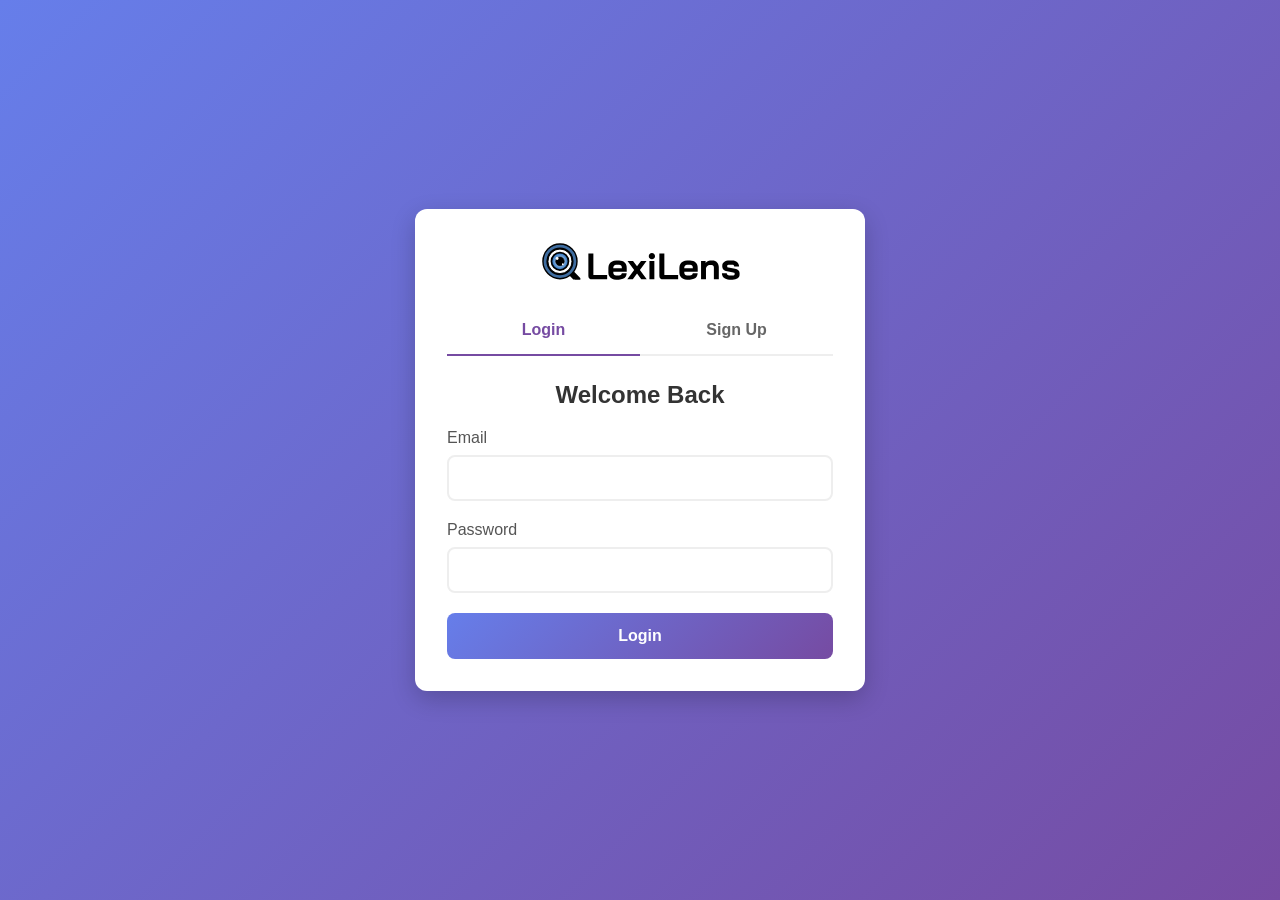
==== chat-view.html @ cc051fcc "Project update" ====
<!DOCTYPE html>
<html lang="en">
<head>
    <meta charset="UTF-8">
    <meta name="viewport" content="width=device-width, initial-scale=1.0">
    <title>Document Translation - Chat View</title>
    <!-- Add styles directly to ensure they're working -->
    <style>
        body {
            margin: 0;
            padding: 0;
            font-family: Arial, sans-serif;
            background-color: #f5f5f5;
        }

        .app-layout {
            display: flex;
            min-height: 100vh;
        }

        /* Sidebar styles */
        .sidebar {
            width: 250px;
            background-color: white;
            border-right: 1px solid #dee2e6;
            height: 100vh;
            position: fixed;
            left: 0;
            top: 0;
            overflow-y: auto;
        }

        .sidebar-header {
            padding: 20px;
            border-bottom: 1px solid #dee2e6;
            background-color: white;
        }

        .sidebar-header h2 {
            margin: 0;
            color: #333;
            font-size: 1.5rem;
        }

        .chat-list {
            padding: 10px;
        }

        .chat-item {
            position: relative;
            padding: 15px 40px 15px 15px;
            border-radius: 8px;
            margin-bottom: 8px;
            cursor: pointer;
            transition: background-color 0.2s ease;
            background-color: white;
        }

        .chat-item:hover {
            background-color: #e9ecef;
        }

        .chat-item.active {
            background-color: #e3f2fd;
        }

        .chat-title {
            font-weight: 500;
            color: #333;
            margin-bottom: 5px;
        }

        .chat-date {
            font-size: 0.8rem;
            color: #6c757d;
        }

        /* Main content styles */
        .main-content {
            margin-left: 250px;
            flex-grow: 1;
            padding: 20px;
        }

        .container {
            max-width: 1200px;
            margin: 0 auto;
            padding: 20px;
        }

        /* Translation boxes styles */
        .translation-boxes {
            display: grid;
            grid-template-columns: 500px 1fr; /* Keep the two-column layout */
            gap: 20px;
            margin-top: 30px;
            height: calc(100vh - 150px);
            position: relative;
        }

        .box {
            background: white;
            border: 1px solid #dee2e6;
            border-radius: 8px;
            padding: 20px;
            box-shadow: 0 2px 4px rgba(0,0,0,0.1);
        }

        .box h3 {
            margin: 0 0 15px 0;
            color: #333;
            font-size: 1.2rem;
        }

        .box-content {
            min-height: 400px;
            padding: 15px;
            background: #f8f9fa;
            border: 1px solid #dee2e6;
            border-radius: 4px;
        }

        .placeholder-text {
            color: #6c757d;
            text-align: center;
            margin-top: 180px;
        }

        #documentTitle {
            margin-bottom: 30px;
            color: #333;
            font-size: 2rem;
        }

        /* Responsive design */
        @media (max-width: 768px) {
            .translation-boxes {
                grid-template-columns: 1fr;
            }
            
            .sidebar {
                width: 200px;
            }
            
            .main-content {
                margin-left: 200px;
            }
        }

        /* Add these new styles to your existing styles */
        .back-button {
            display: inline-flex;
            align-items: center;
            padding: 10px 20px;
            background-color: #f8f9fa;
            border: 1px solid #dee2e6;
            border-radius: 4px;
            color: #333;
            text-decoration: none;
            cursor: pointer;
            transition: all 0.2s ease;
            margin-bottom: 20px;
        }

        .back-button:hover {
            background-color: #e9ecef;
            border-color: #ced4da;
        }

        .back-button::before {
            content: "←";
            margin-right: 8px;
            font-size: 18px;
        }

        .header-section {
            display: flex;
            flex-direction: column;
            margin-bottom: 20px;
        }

        .delete-btn {
            position: absolute;
            right: 10px;
            top: 50%;
            transform: translateY(-50%);
            background: none;
            border: none;
            cursor: pointer;
            opacity: 0;
            transition: opacity 0.2s ease;
            padding: 5px;
            border-radius: 4px;
            color: #dc3545;
        }

        .chat-item:hover .delete-btn {
            opacity: 1;
        }

        .delete-btn:hover {
            background-color: #ffebee;
        }

        .trash-icon {
            font-size: 16px;
            color: #dc3545;
        }

        .message {
            margin: 10px;
            padding: 10px;
            border-radius: 8px;
            max-width: 70%;
        }

        .message.user {
            background: #e3f2fd;
            margin-left: auto;
        }

        .message.ai {
            background: #f5f5f5;
            margin-right: auto;
        }

        .message-content {
            word-wrap: break-word;
        }

        .timestamp {
            font-size: 0.8em;
            color: #666;
            display: block;
            margin-top: 5px;
        }

        /* Add these styles to chat-view.html */
        .document-carousel {
            width: 100%;
            height: 400px;
            display: flex;
            flex-direction: column;
            justify-content: center;
            align-items: center;
            overflow: hidden;
        }

        .carousel-container {
            position: relative;
            width: 100%;
            height: 100%;
        }

        .preview-content {
            width: 100%;
            height: 100%;
            display: flex;
            justify-content: center;
            align-items: center;
        }

        .preview-content img {
            max-width: 100%;
            max-height: 100%;
            object-fit: contain;
        }

        .preview-content iframe {
            width: 100%;
            height: 100%;
            border: none;
        }

        .carousel-button {
            position: absolute;
            top: 50%;
            transform: translateY(-50%);
            background: rgba(0, 0, 0, 0.5);
            color: white;
            border: none;
            padding: 10px;
            cursor: pointer;
            z-index: 2;
            border-radius: 4px;
        }

        .carousel-button.prev { left: 10px; }
        .carousel-button.next { right: 10px; }

        .carousel-dots {
            display: flex;
            justify-content: center;
            gap: 8px;
            margin-top: 10px;
        }

        .dot {
            width: 8px;
            height: 8px;
            border-radius: 50%;
            background: #ddd;
            cursor: pointer;
        }

        .dot.active {
            background: #2196F3;
        }

        .preview-container {
            position: relative;
            max-width: 100%;
            margin: 0 auto;
            background: white;
            border-radius: 8px;
            box-shadow: 0 2px 4px rgba(0,0,0,0.1);
        }

        .preview-header {
            display: flex;
            justify-content: space-between;
            align-items: center;
            padding: 10px 15px;
            border-bottom: 1px solid #eee;
        }

        .preview-header h3 {
            margin: 0;
            font-size: 16px;
            color: #333;
        }

        .preview-content {
            width: 100%;
            min-height: 400px;
            display: flex;
            justify-content: center;
            align-items: center;
            background: #f8f9fa;
            border-radius: 4px;
            overflow: hidden;
        }

        .preview-content iframe {
            width: 100%;
            height: 400px;
            border: none;
        }

        .preview-content img {
            max-width: 100%;
            max-height: 400px;
            object-fit: contain;
        }

        /* Tabs styles */
        .tabs-container {
            display: flex;
            flex-direction: column;
            background: white;
            border-radius: 8px;
            box-shadow: 0 2px 4px rgba(0,0,0,0.1);
        }

        .tabs {
            display: flex;
            width: 100%;
            border-bottom: 1px solid #ddd;
        }

        .tab-button {
            flex: 1; /* Make tabs take equal space */
            padding: 12px;
            background: none;
            border: none;
            border-bottom: 2px solid transparent;
            cursor: pointer;
            font-size: 16px;
            transition: all 0.3s;
            text-align: center;
        }

        .tab-button:hover {
            background-color: #f5f5f5;
        }

        .tab-button.active {
            border-bottom: 2px solid #2196F3;
            color: #2196F3;
        }

        .tab-content {
            display: none;
            width: 100%;
            height: calc(100% - 43px); /* Account for tab height */
        }

        .tab-content.active {
            display: block;
        }

        /* Chat messages styles */
        .chat-messages {
            display: flex;
            flex-direction: column;
            gap: 10px;
            height: 100%;
            overflow-y: auto;
        }

        /* Carousel styles */
        .preview-container {
            position: relative;
            width: 100%;
            height: 100%;
            background: white;
        }

        .carousel-container {
            position: relative;
            width: 100%;
            height: calc(100% - 30px);
            display: flex;
            align-items: center;
            justify-content: center;
        }

        .preview-content {
            width: 100%;
            height: 100%;
            display: flex;
            justify-content: center;
            align-items: center;
            padding: 10px;
        }

        .carousel-button {
            position: absolute;
            top: 50%;
            transform: translateY(-50%);
            background: rgba(0, 0, 0, 0.5);
            color: white;
            border: none;
            padding: 15px;
            cursor: pointer;
            z-index: 2;
            border-radius: 4px;
            font-size: 18px;
        }

        .carousel-button.prev { left: 10px; }
        .carousel-button.next { right: 10px; }

        .carousel-dots {
            display: flex;
            justify-content: center;
            gap: 8px;
            padding: 10px 0;
            position: absolute;
            bottom: 0;
            left: 0;
            right: 0;
        }

        .dot {
            width: 8px;
            height: 8px;
            border-radius: 50%;
            background: #ddd;
            cursor: pointer;
            transition: background-color 0.3s;
        }

        .dot.active {
            background: #2196F3;
        }

        .preview-content img {
            max-width: 100%;
            max-height: 100%;
            object-fit: contain;
        }

        .preview-content iframe {
            width: 100%;
            height: 100%;
            border: none;
        }
    </style>
</head>
<body>
    <div class="app-layout">
        <!-- Sidebar with Project List -->
        <div class="sidebar" style="display: none;">
            <div class="sidebar-header">
                <h2>Project List</h2>
            </div>
            <div class="chat-list" id="chatList">
                <!-- Remove static examples -->
            </div>
        </div>

        <!-- Main Content -->
        <div class="main-content">
            <div class="container">
                <div class="header-section">
                    <button onclick="window.location.href='index.html'" class="back-button">
                        Back to Upload
                    </button>
                    <h1 id="documentTitle">Document Translation</h1>
                </div>
                
                <div class="translation-boxes">
                    <!-- Left side - Original Document (Always visible) -->
                    <div class="box original-document">
                        <h3>Original Document</h3>
                        <div class="box-content" id="originalContent">
                            <div class="document-carousel">
                                <div class="carousel-container">
                                    <button class="carousel-button prev" id="prevBtn">❮</button>
                                    <div id="previewContent" class="preview-content"></div>
                                    <button class="carousel-button next" id="nextBtn">❯</button>
                                </div>
                                <div id="carouselDots" class="carousel-dots"></div>
                            </div>
                        </div>
                    </div>

                    <!-- Right side - Collapsible Tabs -->
                    <div class="tabs-container">
                        <div class="tabs">
                            <button class="tab-button active" data-tab="chat">Chat</button>
                            <button class="tab-button" data-tab="explanation">Explanation</button>
                        </div>

                        <div class="tab-content active" id="chat">
                            <div class="box-content">
                                <div id="chatMessages" class="chat-messages"></div>
                            </div>
                        </div>

                        <div class="tab-content" id="explanation">
                            <div class="box-content">
                                <div id="explanationContent">
                                    <p class="placeholder-text">Explanation will appear here</p>
                                </div>
                            </div>
                        </div>
                    </div>
                </div>
            </div>
        </div>
    </div>

    <script>
        const API_ENDPOINTS = {
            projects: 'http://34.136.229.253:8080/projects/',
            upload: 'http://34.136.229.253:8080/projects/{project_id}/upload_pictures',
            messages: 'http://34.136.229.253:8080/projects/{project_id}/messages'
        };

        function getAuthHeaders() {
            const token = localStorage.getItem('token');
            const tokenType = localStorage.getItem('token_type') || 'Bearer';
            return {
                'Authorization': `${tokenType} ${token}`,
                'Content-Type': 'application/json'
            };
        }

        async function loadUserProjects() {
            const token = localStorage.getItem('token');
            if (!token) return;

            try {
                const response = await fetch(API_ENDPOINTS.projects, {
                    headers: getAuthHeaders()
                });
                
                if (response.ok) {
                    const projects = await response.json();
                    // Transform API projects into our display format
                    const formattedProjects = projects.map(project => ({
                        title: `Project ${project.id}`,
                        date: new Date(project.created_at).toLocaleDateString(),
                        projectId: project.id,
                        files: project.pictures || [],
                        created_at: project.created_at,
                        updated_at: project.updated_at
                    }));
                    
                    // Store formatted projects
                    localStorage.setItem('projectList', JSON.stringify(formattedProjects));
                    updateProjectList(formattedProjects);
                } else {
                    if (response.status === 401) {
                        localStorage.removeItem('token');
                        localStorage.removeItem('token_type');
                        window.location.href = 'login.html';
                    }
                }
            } catch (error) {
                console.error('Failed to load projects:', error);
            }
        }

        function updateProjectList(projects) {
            const chatList = document.getElementById('chatList');
            const currentChat = JSON.parse(localStorage.getItem('currentChat') || '{}');
            
            chatList.innerHTML = '';

            projects.forEach((project) => {
                const chatItem = document.createElement('div');
                chatItem.className = 'chat-item';
                if (project.projectId === currentChat.projectId) {
                    chatItem.classList.add('active');
                }

                chatItem.innerHTML = `
                    <div class="chat-title">${project.title}</div>
                    <div class="chat-date">${project.date}</div>
                    ${project.files.length ? `<div class="chat-files">(${project.files.length} files)</div>` : ''}
                    <button class="delete-btn" data-project-id="${project.projectId}">🗑️</button>
                `;

                // Simple click handler for project selection
                chatItem.onclick = async (e) => {
                    // Don't handle click if delete button was clicked
                    if (e.target.closest('.delete-btn')) {
                        return;
                    }

                    // Update active state
                    document.querySelectorAll('.chat-item').forEach(item => {
                        item.classList.remove('active');
                    });
                    chatItem.classList.add('active');

                    // Store selected project
                    const selectedProject = {
                        projectId: project.projectId,
                        title: project.title,
                        date: project.date
                    };
                    localStorage.setItem('currentChat', JSON.stringify(selectedProject));

                    // Load the selected project
                    await loadCurrentProject();
                };

                chatList.appendChild(chatItem);
            });

            // Add delete button handlers
            chatList.querySelectorAll('.delete-btn').forEach(btn => {
                btn.onclick = async (e) => {
                    e.stopPropagation();
                    const projectId = btn.dataset.projectId;
                    
                    if (confirm('Are you sure you want to delete this project?')) {
                        try {
                            const response = await fetch(`${API_ENDPOINTS.projects}${projectId}`, {
                                method: 'DELETE',
                                headers: getAuthHeaders()
                            });

                            if (response.ok) {
                                await loadUserProjects();
                            }
                        } catch (error) {
                            console.error('Error deleting project:', error);
                            alert('Failed to delete project');
                        }
                    }
                };
            });
        }

        document.addEventListener('DOMContentLoaded', function() {
            if (localStorage.getItem('token') !== null) {
                document.querySelector('.sidebar').style.display = 'block';
                loadUserProjects(); // Load projects from API
                loadCurrentProject();
                loadDocumentCarousel();
                initializeTabs(); // Initialize the tabs
            } else {
                window.location.href = 'login.html';
            }
        });

        function loadCurrentProject() {
            const currentChat = JSON.parse(localStorage.getItem('currentChat') || '{}');
            if (currentChat.projectId) {
                document.getElementById('documentTitle').textContent = currentChat.title;
                
                // Display files in the original content box
                const originalContent = document.getElementById('originalContent');
                if (currentChat.files && currentChat.files.length > 0) {
                    originalContent.innerHTML = `
                        <h4>Uploaded Files:</h4>
                        <ul>
                            ${currentChat.files.map(file => `<li>${file}</li>`).join('')}
                        </ul>
                    `;
                }
            }
        }

        // Function to display chat history
        function displayChatHistory() {
            const chatMessages = document.getElementById('chatMessages');
            chatMessages.innerHTML = '';
            
            chatHistory.forEach(message => {
                const messageElement = document.createElement('div');
                messageElement.className = `message ${message.sender}`;
                messageElement.innerHTML = `
                    <div class="message-content">
                        <p>${message.text}</p>
                        <span class="timestamp">${message.timestamp}</span>
                    </div>
                `;
                chatMessages.appendChild(messageElement);
            });
            
            // Scroll to bottom of chat
            chatMessages.scrollTop = chatMessages.scrollHeight;
        }

        // Function to save chat history
        function saveChatHistory() {
            const projects = JSON.parse(localStorage.getItem('projectList') || '[]');
            const currentChat = JSON.parse(localStorage.getItem('currentChat') || '{}');
            
            // Find and update the current project's chat history
            const projectIndex = projects.findIndex(p => p.title === currentChat.title);
            if (projectIndex !== -1) {
                projects[projectIndex].chatHistory = chatHistory;
                localStorage.setItem('projectList', JSON.stringify(projects));
                
                // Update current chat
                currentChat.chatHistory = chatHistory;
                localStorage.setItem('currentChat', JSON.stringify(currentChat));
            }
        }

        // Handle new messages
        messageInput.addEventListener('keypress', function(e) {
            if (e.key === 'Enter' && !e.shiftKey) {
                e.preventDefault();
                const message = messageInput.value.trim();
                if (message) {
                    // Add message to history
                    chatHistory.push({
                        text: message,
                        sender: 'user',
                        timestamp: new Date().toLocaleTimeString()
                    });
                    
                    // Clear input and update display
                    messageInput.value = '';
                    displayChatHistory();
                    saveChatHistory();
                    
                    // Simulate AI response (you can replace this with actual AI integration)
                    setTimeout(() => {
                        chatHistory.push({
                            text: 'This is a sample response.',
                            sender: 'ai',
                            timestamp: new Date().toLocaleTimeString()
                        });
                        displayChatHistory();
                        saveChatHistory();
                    }, 1000);
                }
            }
        });

        let currentDocIndex = 0;
        let projectFiles = [];

        async function loadDocumentCarousel() {
            const currentChat = JSON.parse(localStorage.getItem('currentChat') || '{}');
            if (currentChat.projectId) {
                try {
                    const response = await fetch(`${API_ENDPOINTS.projects}${currentChat.projectId}`, {
                        headers: getAuthHeaders()
                    });
                    
                    if (response.ok) {
                        const project = await response.json();
                        projectFiles = project.pictures || [];
                        if (projectFiles.length > 0) {
                            showDocument(0);
                        }
                    }
                } catch (error) {
                    console.error('Error loading documents:', error);
                }
            }
        }

        function showDocument(index) {
            currentDocIndex = index;
            const carousel = document.getElementById('documentCarousel');
            const file = projectFiles[index];
            
            carousel.innerHTML = '';
            
            if (file.endsWith('.png')) {
                const iframe = document.createElement('iframe');
                iframe.src = file;
                carousel.appendChild(iframe);
            } else {
                const img = document.createElement('img');
                img.src = file;
                carousel.appendChild(img);
            }
            
            updateDocumentDots();
            updateDocumentButtons();
        }

        function updateDocumentDots() {
            const dotsContainer = document.getElementById('documentDots');
            dotsContainer.innerHTML = '';
            
            projectFiles.forEach((_, index) => {
                const dot = document.createElement('div');
                dot.className = `dot${index === currentDocIndex ? ' active' : ''}`;
                dot.addEventListener('click', () => showDocument(index));
                dotsContainer.appendChild(dot);
            });
        }

        function updateDocumentButtons() {
            document.getElementById('docPrevBtn').style.display = 
                currentDocIndex > 0 ? 'block' : 'none';
            document.getElementById('docNextBtn').style.display = 
                currentDocIndex < projectFiles.length - 1 ? 'block' : 'none';
        }

        // Add event listeners
        document.getElementById('docPrevBtn').addEventListener('click', () => {
            if (currentDocIndex > 0) showDocument(currentDocIndex - 1);
        });

        document.getElementById('docNextBtn').addEventListener('click', () => {
            if (currentDocIndex < projectFiles.length - 1) showDocument(currentDocIndex + 1);
        });

        // Initialize preview when page loads
        document.addEventListener('DOMContentLoaded', function() {
            const currentChat = JSON.parse(localStorage.getItem('currentChat') || '{}');
            if (currentChat.files) {
                selectedFiles = currentChat.files;
                if (selectedFiles.length > 0) {
                    showPreview(0);
                }
            }
        });

        function initializeTabs() {
            const tabButtons = document.querySelectorAll('.tab-button');
            const tabContents = document.querySelectorAll('.tab-content');

            tabButtons.forEach(button => {
                button.addEventListener('click', () => {
                    // Remove active class from all buttons and contents
                    tabButtons.forEach(btn => btn.classList.remove('active'));
                    tabContents.forEach(content => content.classList.remove('active'));

                    // Add active class to clicked button and corresponding content
                    button.classList.add('active');
                    const tabId = button.dataset.tab;
                    document.getElementById(tabId).classList.add('active');
                });
            });
        }

        // Add only new carousel functionality
        let currentPreviewIndex = 0;

        function showPreview(index) {
            if (!projectFiles || projectFiles.length === 0) return;
            
            currentPreviewIndex = index;
            const fileUrl = projectFiles[index];
            const previewContent = document.getElementById('previewContent');
            previewContent.innerHTML = '';

            if (fileUrl.toLowerCase().match(/\.(jpg|jpeg|png|gif)$/)) {
                const img = document.createElement('img');
                img.src = fileUrl;
                previewContent.appendChild(img);
            } else if (fileUrl.toLowerCase().endsWith('.pdf')) {
                const iframe = document.createElement('iframe');
                iframe.src = fileUrl;
                previewContent.appendChild(iframe);
            }

            updateCarouselDots();
            updateNavigationButtons();
        }

        function updateCarouselDots() {
            const dotsContainer = document.getElementById('carouselDots');
            dotsContainer.innerHTML = '';
            
            projectFiles.forEach((_, index) => {
                const dot = document.createElement('div');
                dot.className = `dot${index === currentPreviewIndex ? ' active' : ''}`;
                dot.addEventListener('click', () => showPreview(index));
                dotsContainer.appendChild(dot);
            });
        }

        function updateNavigationButtons() {
            const prevBtn = document.getElementById('prevBtn');
            const nextBtn = document.getElementById('nextBtn');
            
            if (prevBtn) prevBtn.style.display = currentPreviewIndex > 0 ? 'block' : 'none';
            if (nextBtn) nextBtn.style.display = currentPreviewIndex < projectFiles.length - 1 ? 'block' : 'none';
        }

        // Update the loadCurrentProject function to use the new preview system
        async function loadCurrentProject() {
            const currentChat = JSON.parse(localStorage.getItem('currentChat') || '{}');
            if (currentChat.projectId) {
                try {
                    const response = await fetch(`${API_ENDPOINTS.projects}${currentChat.projectId}`, {
                        headers: getAuthHeaders()
                    });
                    
                    if (response.ok) {
                        const project = await response.json();
                        projectFiles = project.pictures || [];
                        document.getElementById('documentTitle').textContent = `Project ${project.id}`;
                        
                        if (projectFiles.length > 0) {
                            showPreview(0);
                        } else {
                            document.getElementById('previewContent').innerHTML = 
                                '<div style="text-align: center; color: #666;">No files available</div>';
                        }
                    }
                } catch (error) {
                    console.error('Error loading project:', error);
                }
            }
        }

        // Add event listeners for navigation
        document.getElementById('prevBtn').addEventListener('click', () => {
            if (currentPreviewIndex > 0) {
                showPreview(currentPreviewIndex - 1);
            }
        });

        document.getElementById('nextBtn').addEventListener('click', () => {
            if (currentPreviewIndex < projectFiles.length - 1) {
                showPreview(currentPreviewIndex + 1);
            }
        });

        // Add keyboard navigation
        document.addEventListener('keydown', (e) => {
            if (e.key === 'ArrowLeft' && currentPreviewIndex > 0) {
                showPreview(currentPreviewIndex - 1);
            } else if (e.key === 'ArrowRight' && currentPreviewIndex < projectFiles.length - 1) {
                showPreview(currentPreviewIndex + 1);
            }
        });
    </script>
</body>
</html>
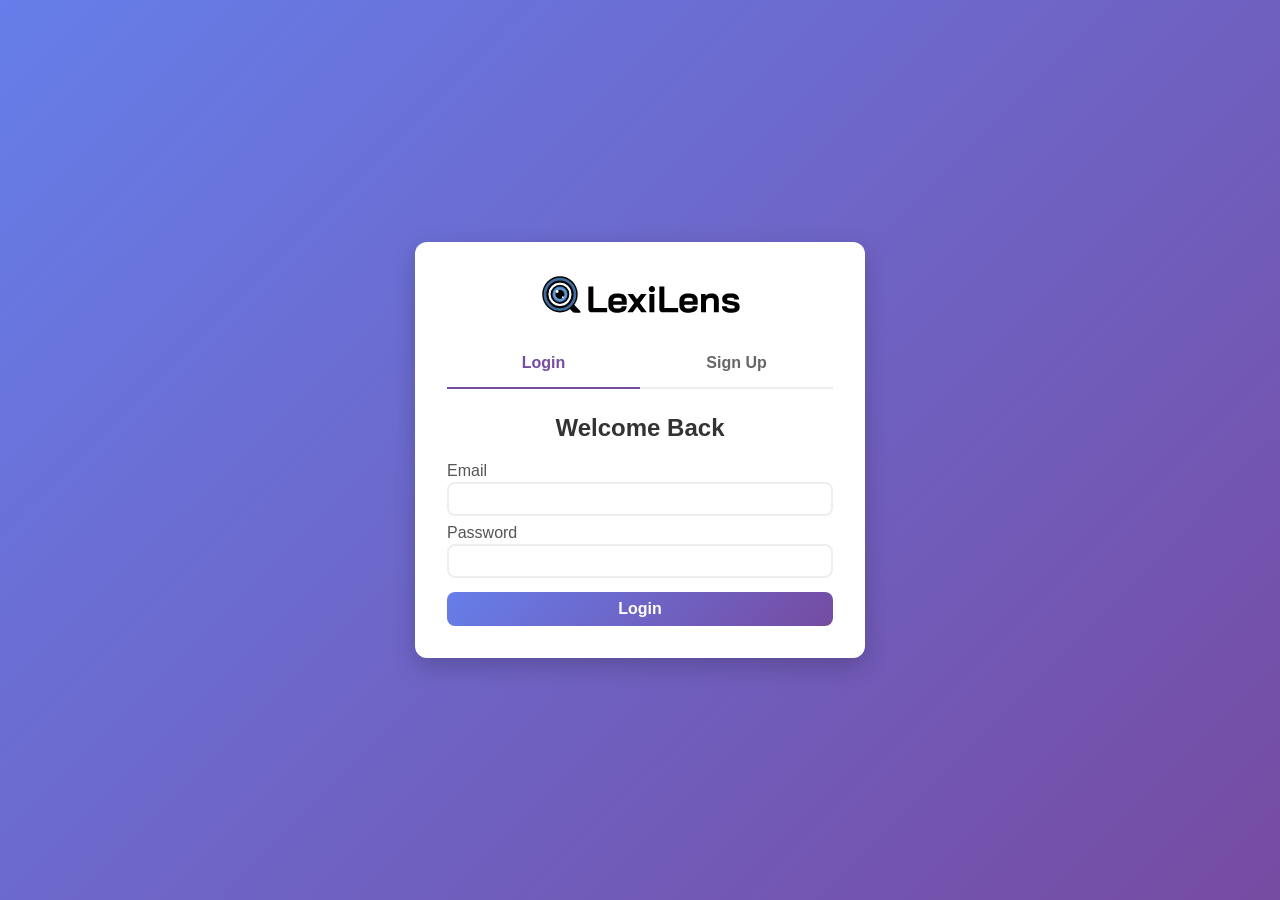
==== commit f685e3e2: "Project update" ====
--- a/chat-view.html
+++ b/chat-view.html
@@ -21,25 +21,27 @@
         /* Sidebar styles */
         .sidebar {
             width: 250px;
-            background-color: white;
+            background-color: #ffffff;
             border-right: 1px solid #dee2e6;
-            height: 100vh;
+            height: calc(100vh - 70px);
             position: fixed;
             left: 0;
-            top: 0;
+            top: 70px;
             overflow-y: auto;
+            box-shadow: 2px 0 10px rgba(0,0,0,0.1);
         }
 
         .sidebar-header {
-            padding: 20px;
+            padding: 25px 20px;
             border-bottom: 1px solid #dee2e6;
-            background-color: white;
+            background: linear-gradient(135deg, #2196F3, #1976D2);
         }
 
         .sidebar-header h2 {
             margin: 0;
-            color: #333;
-            font-size: 1.5rem;
+            color: white;
+            font-size: 1.3rem;
+            font-weight: 600;
         }
 
         .chat-list {
@@ -47,17 +49,22 @@
         }
 
         .chat-item {
+            padding: 15px;
+            border-radius: 10px;
+            margin-bottom: 12px;
+            cursor: pointer;
+            transition: all 0.3s ease;
+            background-color: white;
+            border: 1px solid #e0e0e0;
+            box-shadow: 0 2px 4px rgba(0,0,0,0.02);
             position: relative;
-            padding: 15px 40px 15px 15px;
-            border-radius: 8px;
-            margin-bottom: 8px;
-            cursor: pointer;
-            transition: background-color 0.2s ease;
-            background-color: white;
+            padding-right: 40px;
         }
 
         .chat-item:hover {
-            background-color: #e9ecef;
+            transform: translateY(-2px);
+            box-shadow: 0 4px 8px rgba(0,0,0,0.1);
+            border-color: #2196F3;
         }
 
         .chat-item.active {
@@ -65,33 +72,35 @@
         }
 
         .chat-title {
-            font-weight: 500;
-            color: #333;
-            margin-bottom: 5px;
+            font-size: 0.95rem;
+            font-weight: 600;
+            color: #2c3e50;
         }
 
         .chat-date {
             font-size: 0.8rem;
-            color: #6c757d;
+            color: #7f8c8d;
+            margin-top: 5px;
         }
 
         /* Main content styles */
         .main-content {
             margin-left: 250px;
-            flex-grow: 1;
             padding: 20px;
+            margin-top: 70px;
         }
 
         .container {
-            max-width: 1200px;
+            max-width: 1400px;
             margin: 0 auto;
             padding: 20px;
+            width: 100%;
         }
 
         /* Translation boxes styles */
         .translation-boxes {
             display: grid;
-            grid-template-columns: 500px 1fr; /* Keep the two-column layout */
+            grid-template-columns: 1fr 1fr;
             gap: 20px;
             margin-top: 30px;
             height: calc(100vh - 150px);
@@ -104,6 +113,10 @@
             border-radius: 8px;
             padding: 20px;
             box-shadow: 0 2px 4px rgba(0,0,0,0.1);
+            min-width: 0;
+            height: 100%; /* Ensure box takes full height */
+            display: flex;
+            flex-direction: column;
         }
 
         .box h3 {
@@ -113,11 +126,14 @@
         }
 
         .box-content {
-            min-height: 400px;
+            flex: 1;
+            display: flex;
+            flex-direction: column;
             padding: 15px;
             background: #f8f9fa;
             border: 1px solid #dee2e6;
             border-radius: 4px;
+            min-height: 0; /* Important for Firefox */
         }
 
         .placeholder-text {
@@ -133,9 +149,16 @@
         }
 
         /* Responsive design */
+        @media (max-width: 1200px) {
+            .translation-boxes {
+                grid-template-columns: 45% 55%;
+            }
+        }
+
         @media (max-width: 768px) {
             .translation-boxes {
                 grid-template-columns: 1fr;
+                gap: 15px;
             }
             
             .sidebar {
@@ -175,8 +198,10 @@
 
         .header-section {
             display: flex;
-            flex-direction: column;
-            margin-bottom: 20px;
+            align-items: center;
+            gap: 30px;
+            margin-bottom: 30px;
+            padding: 20px 0;
         }
 
         .delete-btn {
@@ -191,7 +216,6 @@
             transition: opacity 0.2s ease;
             padding: 5px;
             border-radius: 4px;
-            color: #dc3545;
         }
 
         .chat-item:hover .delete-btn {
@@ -235,12 +259,11 @@
             margin-top: 5px;
         }
 
-        /* Add these styles to chat-view.html */
+        /* Update document carousel and container styles */
         .document-carousel {
             width: 100%;
-            height: 400px;
-            display: flex;
-            flex-direction: column;
+            height: 100%; /* Take full height of parent */
+            display: flex;
             justify-content: center;
             align-items: center;
             overflow: hidden;
@@ -250,6 +273,9 @@
             position: relative;
             width: 100%;
             height: 100%;
+            display: flex;
+            align-items: center;
+            justify-content: center;
         }
 
         .preview-content {
@@ -258,6 +284,7 @@
             display: flex;
             justify-content: center;
             align-items: center;
+            padding: 10px;
         }
 
         .preview-content img {
@@ -270,168 +297,6 @@
             width: 100%;
             height: 100%;
             border: none;
-        }
-
-        .carousel-button {
-            position: absolute;
-            top: 50%;
-            transform: translateY(-50%);
-            background: rgba(0, 0, 0, 0.5);
-            color: white;
-            border: none;
-            padding: 10px;
-            cursor: pointer;
-            z-index: 2;
-            border-radius: 4px;
-        }
-
-        .carousel-button.prev { left: 10px; }
-        .carousel-button.next { right: 10px; }
-
-        .carousel-dots {
-            display: flex;
-            justify-content: center;
-            gap: 8px;
-            margin-top: 10px;
-        }
-
-        .dot {
-            width: 8px;
-            height: 8px;
-            border-radius: 50%;
-            background: #ddd;
-            cursor: pointer;
-        }
-
-        .dot.active {
-            background: #2196F3;
-        }
-
-        .preview-container {
-            position: relative;
-            max-width: 100%;
-            margin: 0 auto;
-            background: white;
-            border-radius: 8px;
-            box-shadow: 0 2px 4px rgba(0,0,0,0.1);
-        }
-
-        .preview-header {
-            display: flex;
-            justify-content: space-between;
-            align-items: center;
-            padding: 10px 15px;
-            border-bottom: 1px solid #eee;
-        }
-
-        .preview-header h3 {
-            margin: 0;
-            font-size: 16px;
-            color: #333;
-        }
-
-        .preview-content {
-            width: 100%;
-            min-height: 400px;
-            display: flex;
-            justify-content: center;
-            align-items: center;
-            background: #f8f9fa;
-            border-radius: 4px;
-            overflow: hidden;
-        }
-
-        .preview-content iframe {
-            width: 100%;
-            height: 400px;
-            border: none;
-        }
-
-        .preview-content img {
-            max-width: 100%;
-            max-height: 400px;
-            object-fit: contain;
-        }
-
-        /* Tabs styles */
-        .tabs-container {
-            display: flex;
-            flex-direction: column;
-            background: white;
-            border-radius: 8px;
-            box-shadow: 0 2px 4px rgba(0,0,0,0.1);
-        }
-
-        .tabs {
-            display: flex;
-            width: 100%;
-            border-bottom: 1px solid #ddd;
-        }
-
-        .tab-button {
-            flex: 1; /* Make tabs take equal space */
-            padding: 12px;
-            background: none;
-            border: none;
-            border-bottom: 2px solid transparent;
-            cursor: pointer;
-            font-size: 16px;
-            transition: all 0.3s;
-            text-align: center;
-        }
-
-        .tab-button:hover {
-            background-color: #f5f5f5;
-        }
-
-        .tab-button.active {
-            border-bottom: 2px solid #2196F3;
-            color: #2196F3;
-        }
-
-        .tab-content {
-            display: none;
-            width: 100%;
-            height: calc(100% - 43px); /* Account for tab height */
-        }
-
-        .tab-content.active {
-            display: block;
-        }
-
-        /* Chat messages styles */
-        .chat-messages {
-            display: flex;
-            flex-direction: column;
-            gap: 10px;
-            height: 100%;
-            overflow-y: auto;
-        }
-
-        /* Carousel styles */
-        .preview-container {
-            position: relative;
-            width: 100%;
-            height: 100%;
-            background: white;
-        }
-
-        .carousel-container {
-            position: relative;
-            width: 100%;
-            height: calc(100% - 30px);
-            display: flex;
-            align-items: center;
-            justify-content: center;
-        }
-
-        .preview-content {
-            width: 100%;
-            height: 100%;
-            display: flex;
-            justify-content: center;
-            align-items: center;
-            padding: 10px;
         }
 
         .carousel-button {
@@ -445,50 +310,339 @@
             cursor: pointer;
             z-index: 2;
             border-radius: 4px;
-            font-size: 18px;
         }
 
         .carousel-button.prev { left: 10px; }
         .carousel-button.next { right: 10px; }
 
-        .carousel-dots {
-            display: flex;
+        /* Style scrollbar */
+        .carousel-dots::-webkit-scrollbar {
+            height: 3px;
+        }
+
+        .carousel-dots::-webkit-scrollbar-track {
+            background: #f1f1f1;
+        }
+
+        .carousel-dots::-webkit-scrollbar-thumb {
+            background: #888;
+            border-radius: 2px;
+        }
+
+        /* Tabs styles */
+        .tabs-container {
+            display: flex;
+            flex-direction: column;
+            background: white;
+            border-radius: 8px;
+            box-shadow: 0 2px 4px rgba(0,0,0,0.1);
+        }
+
+        .tabs {
+            display: flex;
+            width: 100%;
+            border-bottom: 1px solid #ddd;
+        }
+
+        .tab-button {
+            flex: 1; /* Make tabs take equal space */
+            padding: 12px;
+            background: none;
+            border: none;
+            border-bottom: 2px solid transparent;
+            cursor: pointer;
+            font-size: 16px;
+            transition: all 0.3s;
+            text-align: center;
+        }
+
+        .tab-button:hover {
+            background-color: #f5f5f5;
+        }
+
+        .tab-button.active {
+            border-bottom: 2px solid #2196F3;
+            color: #2196F3;
+        }
+
+        .tab-content {
+            display: none;
+            width: 100%;
+            height: calc(100% - 43px); /* Account for tab height */
+        }
+
+        .tab-content.active {
+            display: flex;
+            flex-direction: column;
+            height: calc(100% - 43px);
+        }
+
+        /* Chat messages styles */
+        .chat-messages {
+            flex: 1;
+            overflow-y: auto;
+            display: flex;
+            flex-direction: column;
+            gap: 10px;
+            min-height: 0; /* Important for Firefox */
+        }
+
+        /* Add styles for the title container */
+        .title-container {
+            display: flex;
+            flex-direction: column;
+            align-items: flex-start;
+            gap: 5px;
+        }
+
+        .title-container h1 {
+            margin: 0;
+            font-size: 2rem;
+        }
+
+        .project-subtitle {
+            color: #666;
+            font-size: 1.2rem;
+            margin: 0;
+            font-weight: normal;
+        }
+
+        /* Add styles for fullscreen view */
+        .fullscreen-overlay {
+            display: none;
+            position: fixed;
+            top: 0;
+            left: 0;
+            width: 100%;
+            height: 100%;
+            background: rgba(0, 0, 0, 0.9);
+            z-index: 1000;
             justify-content: center;
-            gap: 8px;
-            padding: 10px 0;
+            align-items: center;
+        }
+
+        .fullscreen-content {
+            position: relative;
+            width: 90%;
+            height: 90%;
+            display: flex;
+            justify-content: center;
+            align-items: center;
+        }
+
+        .fullscreen-content img,
+        .fullscreen-content iframe {
+            max-width: 90%;
+            max-height: 90vh;
+            object-fit: contain;
+        }
+
+        .fullscreen-nav-button {
             position: absolute;
-            bottom: 0;
+            top: 50%;
+            transform: translateY(-50%);
+            background: rgba(255, 255, 255, 0.2);
+            color: white;
+            border: none;
+            padding: 20px;
+            cursor: pointer;
+            font-size: 24px;
+            border-radius: 4px;
+            transition: background-color 0.3s;
+            z-index: 1001;
+        }
+
+        .fullscreen-nav-button:hover {
+            background: rgba(255, 255, 255, 0.3);
+        }
+
+        .fullscreen-nav-button.prev { left: 20px; }
+        .fullscreen-nav-button.next { right: 20px; }
+
+        .close-fullscreen {
+            position: absolute;
+            top: 20px;
+            right: 20px;
+            color: white;
+            font-size: 24px;
+            cursor: pointer;
+            background: rgba(0, 0, 0, 0.5);
+            border: none;
+            border-radius: 50%;
+            width: 40px;
+            height: 40px;
+            display: flex;
+            align-items: center;
+            justify-content: center;
+            z-index: 1002;
+        }
+
+        .zoom-button {
+            position: absolute;
+            top: 10px;
+            right: 10px;
+            background: rgba(0, 0, 0, 0.5);
+            color: white;
+            border: none;
+            border-radius: 4px;
+            padding: 8px;
+            cursor: pointer;
+            z-index: 3;
+            display: flex;
+            align-items: center;
+            gap: 5px;
+        }
+
+        .zoom-button:hover {
+            background: rgba(0, 0, 0, 0.7);
+        }
+
+        /* Add nav bar styles if missing */
+        .nav-bar {
+            position: fixed;
+            top: 0;
             left: 0;
             right: 0;
-        }
-
-        .dot {
-            width: 8px;
-            height: 8px;
-            border-radius: 50%;
-            background: #ddd;
+            height: 70px;
+            background-color: white;
+            box-shadow: 0 2px 4px rgba(0,0,0,0.1);
+            display: flex;
+            justify-content: space-between;
+            align-items: center;
+            padding: 0 20px;
+            z-index: 1000;
+        }
+
+        .dev-slider {
+            background: linear-gradient(135deg, #FF9800, #F57C00);
+            color: white;
+            padding: 8px 0;
+            text-align: center;
+            position: fixed;
+            top: 0;
+            left: 0;
+            right: 0;
+            z-index: 1001;
+        }
+
+        .dev-content {
+            display: flex;
+            justify-content: center;
+            align-items: center;
+            gap: 10px;
+        }
+
+        .close-button {
+            background: none;
+            border: none;
+            color: white;
             cursor: pointer;
-            transition: background-color 0.3s;
-        }
-
-        .dot.active {
-            background: #2196F3;
-        }
-
-        .preview-content img {
-            max-width: 100%;
-            max-height: 100%;
-            object-fit: contain;
-        }
-
-        .preview-content iframe {
-            width: 100%;
+            font-size: 20px;
+            padding: 0 5px;
+        }
+
+        .close-button:hover {
+            opacity: 0.8;
+        }
+
+        .nav-logo {
+            height: 40px;
+        }
+
+        .nav-logo img {
             height: 100%;
+            width: auto;
+        }
+
+        .auth-button {
+            position: relative;
+            background: linear-gradient(135deg, #2196F3, #1976D2);
+            color: white;
+            padding: 10px 20px;
+            border-radius: 6px;
+            font-weight: 600;
+            text-decoration: none;
+            transition: all 0.3s ease;
+            display: inline-block;
+        }
+
+        .auth-button:hover {
+            transform: translateY(-2px);
+            box-shadow: 0 4px 6px rgba(33,150,243,0.3);
+        }
+
+        .chat-input-container {
+            flex-shrink: 0;
+            background: #f8f9fa;
+            padding: 15px;
+            border-top: 1px solid #dee2e6;
+            margin: 15px -15px -15px -15px;
+        }
+
+        .chat-form {
+            display: flex;
+            gap: 10px;
+            align-items: flex-end;
+        }
+
+        .chat-input {
+            flex: 1;
+            padding: 12px;
+            border: 1px solid #dee2e6;
+            border-radius: 8px;
+            resize: none;
+            max-height: 120px;
+            min-height: 45px;
+            font-family: inherit;
+            font-size: 14px;
+            line-height: 1.5;
+            background: white;
+        }
+
+        .chat-input:focus {
+            outline: none;
+            border-color: #2196F3;
+            box-shadow: 0 0 0 2px rgba(33,150,243,0.2);
+        }
+
+        .send-button {
+            padding: 12px 24px;
+            background: linear-gradient(135deg, #2196F3, #1976D2);
+            color: white;
             border: none;
+            border-radius: 8px;
+            cursor: pointer;
+            font-weight: 600;
+            transition: all 0.3s ease;
+            height: 45px;
+            display: flex;
+            align-items: center;
+            justify-content: center;
+        }
+
+        .send-button:hover {
+            transform: translateY(-2px);
+            box-shadow: 0 4px 6px rgba(33,150,243,0.3);
+        }
+
+        .send-button:disabled {
+            background: #cccccc;
+            cursor: not-allowed;
+            transform: none;
+            box-shadow: none;
         }
     </style>
 </head>
 <body>
+    <div class="nav-bar">
+        <div class="nav-logo">
+            <img src="./images/full.svg" alt="Lexilytics Logo">
+        </div>
+        <div class="auth-buttons">
+            <a href="./login.html" class="auth-button">Login</a>
+        </div>
+    </div>
+
     <div class="app-layout">
         <!-- Sidebar with Project List -->
         <div class="sidebar" style="display: none;">
@@ -507,7 +661,10 @@
                     <button onclick="window.location.href='index.html'" class="back-button">
                         Back to Upload
                     </button>
-                    <h1 id="documentTitle">Document Translation</h1>
+                    <div class="title-container">
+                        <h1>Document Translation</h1>
+                        <h2 id="currentProjectTitle" class="project-subtitle"></h2>
+                    </div>
                 </div>
                 
                 <div class="translation-boxes">
@@ -521,7 +678,6 @@
                                     <div id="previewContent" class="preview-content"></div>
                                     <button class="carousel-button next" id="nextBtn">❯</button>
                                 </div>
-                                <div id="carouselDots" class="carousel-dots"></div>
                             </div>
                         </div>
                     </div>
@@ -535,7 +691,22 @@
 
                         <div class="tab-content active" id="chat">
                             <div class="box-content">
-                                <div id="chatMessages" class="chat-messages"></div>
+                                <div id="chatMessages" class="chat-messages">
+                                    <!-- Messages will be added here -->
+                                </div>
+                                <div class="chat-input-container">
+                                    <form id="chatForm" class="chat-form">
+                                        <textarea 
+                                            id="messageInput" 
+                                            class="chat-input" 
+                                            placeholder="Type your message here..."
+                                            rows="1"
+                                        ></textarea>
+                                        <button type="submit" class="send-button">
+                                            <span>Send</span>
+                                        </button>
+                                    </form>
+                                </div>
                             </div>
                         </div>
 
@@ -624,47 +795,30 @@
                     <button class="delete-btn" data-project-id="${project.projectId}">🗑️</button>
                 `;
 
-                // Simple click handler for project selection
-                chatItem.onclick = async (e) => {
-                    // Don't handle click if delete button was clicked
-                    if (e.target.closest('.delete-btn')) {
-                        return;
+                // Direct navigation on click, just like index.html
+                chatItem.addEventListener('click', function(e) {
+                    if (!e.target.closest('.delete-btn')) {
+                        // Store the project info and navigate
+                        const projectInfo = {
+                            projectId: project.projectId,
+                            title: project.title,
+                            date: project.date
+                        };
+                        localStorage.setItem('currentChat', JSON.stringify(projectInfo));
+                        window.location.href = `chat-view.html?project=${project.projectId}`;
                     }
-
-                    // Update active state
-                    document.querySelectorAll('.chat-item').forEach(item => {
-                        item.classList.remove('active');
-                    });
-                    chatItem.classList.add('active');
-
-                    // Store selected project
-                    const selectedProject = {
-                        projectId: project.projectId,
-                        title: project.title,
-                        date: project.date
-                    };
-                    localStorage.setItem('currentChat', JSON.stringify(selectedProject));
-
-                    // Load the selected project
-                    await loadCurrentProject();
-                };
-
-                chatList.appendChild(chatItem);
-            });
-
-            // Add delete button handlers
-            chatList.querySelectorAll('.delete-btn').forEach(btn => {
-                btn.onclick = async (e) => {
+                });
+
+                // Separate delete button handler
+                const deleteBtn = chatItem.querySelector('.delete-btn');
+                deleteBtn.addEventListener('click', async function(e) {
                     e.stopPropagation();
-                    const projectId = btn.dataset.projectId;
-                    
                     if (confirm('Are you sure you want to delete this project?')) {
                         try {
-                            const response = await fetch(`${API_ENDPOINTS.projects}${projectId}`, {
+                            const response = await fetch(`${API_ENDPOINTS.projects}${project.projectId}`, {
                                 method: 'DELETE',
                                 headers: getAuthHeaders()
                             });
-
                             if (response.ok) {
                                 await loadUserProjects();
                             }
@@ -673,258 +827,16 @@
                             alert('Failed to delete project');
                         }
                     }
-                };
+                });
+
+                chatList.appendChild(chatItem);
             });
         }
 
-        document.addEventListener('DOMContentLoaded', function() {
-            if (localStorage.getItem('token') !== null) {
-                document.querySelector('.sidebar').style.display = 'block';
-                loadUserProjects(); // Load projects from API
-                loadCurrentProject();
-                loadDocumentCarousel();
-                initializeTabs(); // Initialize the tabs
-            } else {
-                window.location.href = 'login.html';
-            }
-        });
-
-        function loadCurrentProject() {
-            const currentChat = JSON.parse(localStorage.getItem('currentChat') || '{}');
-            if (currentChat.projectId) {
-                document.getElementById('documentTitle').textContent = currentChat.title;
-                
-                // Display files in the original content box
-                const originalContent = document.getElementById('originalContent');
-                if (currentChat.files && currentChat.files.length > 0) {
-                    originalContent.innerHTML = `
-                        <h4>Uploaded Files:</h4>
-                        <ul>
-                            ${currentChat.files.map(file => `<li>${file}</li>`).join('')}
-                        </ul>
-                    `;
-                }
-            }
-        }
-
-        // Function to display chat history
-        function displayChatHistory() {
-            const chatMessages = document.getElementById('chatMessages');
-            chatMessages.innerHTML = '';
-            
-            chatHistory.forEach(message => {
-                const messageElement = document.createElement('div');
-                messageElement.className = `message ${message.sender}`;
-                messageElement.innerHTML = `
-                    <div class="message-content">
-                        <p>${message.text}</p>
-                        <span class="timestamp">${message.timestamp}</span>
-                    </div>
-                `;
-                chatMessages.appendChild(messageElement);
-            });
-            
-            // Scroll to bottom of chat
-            chatMessages.scrollTop = chatMessages.scrollHeight;
-        }
-
-        // Function to save chat history
-        function saveChatHistory() {
-            const projects = JSON.parse(localStorage.getItem('projectList') || '[]');
-            const currentChat = JSON.parse(localStorage.getItem('currentChat') || '{}');
-            
-            // Find and update the current project's chat history
-            const projectIndex = projects.findIndex(p => p.title === currentChat.title);
-            if (projectIndex !== -1) {
-                projects[projectIndex].chatHistory = chatHistory;
-                localStorage.setItem('projectList', JSON.stringify(projects));
-                
-                // Update current chat
-                currentChat.chatHistory = chatHistory;
-                localStorage.setItem('currentChat', JSON.stringify(currentChat));
-            }
-        }
-
-        // Handle new messages
-        messageInput.addEventListener('keypress', function(e) {
-            if (e.key === 'Enter' && !e.shiftKey) {
-                e.preventDefault();
-                const message = messageInput.value.trim();
-                if (message) {
-                    // Add message to history
-                    chatHistory.push({
-                        text: message,
-                        sender: 'user',
-                        timestamp: new Date().toLocaleTimeString()
-                    });
-                    
-                    // Clear input and update display
-                    messageInput.value = '';
-                    displayChatHistory();
-                    saveChatHistory();
-                    
-                    // Simulate AI response (you can replace this with actual AI integration)
-                    setTimeout(() => {
-                        chatHistory.push({
-                            text: 'This is a sample response.',
-                            sender: 'ai',
-                            timestamp: new Date().toLocaleTimeString()
-                        });
-                        displayChatHistory();
-                        saveChatHistory();
-                    }, 1000);
-                }
-            }
-        });
-
-        let currentDocIndex = 0;
+        // Initialize variables at the top
         let projectFiles = [];
-
-        async function loadDocumentCarousel() {
-            const currentChat = JSON.parse(localStorage.getItem('currentChat') || '{}');
-            if (currentChat.projectId) {
-                try {
-                    const response = await fetch(`${API_ENDPOINTS.projects}${currentChat.projectId}`, {
-                        headers: getAuthHeaders()
-                    });
-                    
-                    if (response.ok) {
-                        const project = await response.json();
-                        projectFiles = project.pictures || [];
-                        if (projectFiles.length > 0) {
-                            showDocument(0);
-                        }
-                    }
-                } catch (error) {
-                    console.error('Error loading documents:', error);
-                }
-            }
-        }
-
-        function showDocument(index) {
-            currentDocIndex = index;
-            const carousel = document.getElementById('documentCarousel');
-            const file = projectFiles[index];
-            
-            carousel.innerHTML = '';
-            
-            if (file.endsWith('.png')) {
-                const iframe = document.createElement('iframe');
-                iframe.src = file;
-                carousel.appendChild(iframe);
-            } else {
-                const img = document.createElement('img');
-                img.src = file;
-                carousel.appendChild(img);
-            }
-            
-            updateDocumentDots();
-            updateDocumentButtons();
-        }
-
-        function updateDocumentDots() {
-            const dotsContainer = document.getElementById('documentDots');
-            dotsContainer.innerHTML = '';
-            
-            projectFiles.forEach((_, index) => {
-                const dot = document.createElement('div');
-                dot.className = `dot${index === currentDocIndex ? ' active' : ''}`;
-                dot.addEventListener('click', () => showDocument(index));
-                dotsContainer.appendChild(dot);
-            });
-        }
-
-        function updateDocumentButtons() {
-            document.getElementById('docPrevBtn').style.display = 
-                currentDocIndex > 0 ? 'block' : 'none';
-            document.getElementById('docNextBtn').style.display = 
-                currentDocIndex < projectFiles.length - 1 ? 'block' : 'none';
-        }
-
-        // Add event listeners
-        document.getElementById('docPrevBtn').addEventListener('click', () => {
-            if (currentDocIndex > 0) showDocument(currentDocIndex - 1);
-        });
-
-        document.getElementById('docNextBtn').addEventListener('click', () => {
-            if (currentDocIndex < projectFiles.length - 1) showDocument(currentDocIndex + 1);
-        });
-
-        // Initialize preview when page loads
-        document.addEventListener('DOMContentLoaded', function() {
-            const currentChat = JSON.parse(localStorage.getItem('currentChat') || '{}');
-            if (currentChat.files) {
-                selectedFiles = currentChat.files;
-                if (selectedFiles.length > 0) {
-                    showPreview(0);
-                }
-            }
-        });
-
-        function initializeTabs() {
-            const tabButtons = document.querySelectorAll('.tab-button');
-            const tabContents = document.querySelectorAll('.tab-content');
-
-            tabButtons.forEach(button => {
-                button.addEventListener('click', () => {
-                    // Remove active class from all buttons and contents
-                    tabButtons.forEach(btn => btn.classList.remove('active'));
-                    tabContents.forEach(content => content.classList.remove('active'));
-
-                    // Add active class to clicked button and corresponding content
-                    button.classList.add('active');
-                    const tabId = button.dataset.tab;
-                    document.getElementById(tabId).classList.add('active');
-                });
-            });
-        }
-
-        // Add only new carousel functionality
         let currentPreviewIndex = 0;
 
-        function showPreview(index) {
-            if (!projectFiles || projectFiles.length === 0) return;
-            
-            currentPreviewIndex = index;
-            const fileUrl = projectFiles[index];
-            const previewContent = document.getElementById('previewContent');
-            previewContent.innerHTML = '';
-
-            if (fileUrl.toLowerCase().match(/\.(jpg|jpeg|png|gif)$/)) {
-                const img = document.createElement('img');
-                img.src = fileUrl;
-                previewContent.appendChild(img);
-            } else if (fileUrl.toLowerCase().endsWith('.pdf')) {
-                const iframe = document.createElement('iframe');
-                iframe.src = fileUrl;
-                previewContent.appendChild(iframe);
-            }
-
-            updateCarouselDots();
-            updateNavigationButtons();
-        }
-
-        function updateCarouselDots() {
-            const dotsContainer = document.getElementById('carouselDots');
-            dotsContainer.innerHTML = '';
-            
-            projectFiles.forEach((_, index) => {
-                const dot = document.createElement('div');
-                dot.className = `dot${index === currentPreviewIndex ? ' active' : ''}`;
-                dot.addEventListener('click', () => showPreview(index));
-                dotsContainer.appendChild(dot);
-            });
-        }
-
-        function updateNavigationButtons() {
-            const prevBtn = document.getElementById('prevBtn');
-            const nextBtn = document.getElementById('nextBtn');
-            
-            if (prevBtn) prevBtn.style.display = currentPreviewIndex > 0 ? 'block' : 'none';
-            if (nextBtn) nextBtn.style.display = currentPreviewIndex < projectFiles.length - 1 ? 'block' : 'none';
-        }
-
-        // Update the loadCurrentProject function to use the new preview system
         async function loadCurrentProject() {
             const currentChat = JSON.parse(localStorage.getItem('currentChat') || '{}');
             if (currentChat.projectId) {
@@ -936,13 +848,14 @@
                     if (response.ok) {
                         const project = await response.json();
                         projectFiles = project.pictures || [];
-                        document.getElementById('documentTitle').textContent = `Project ${project.id}`;
+                        console.log('Project data:', project); // Debug log
+                        console.log('Project files:', projectFiles); // Debug log
+                        
+                        // Update project title
+                        document.getElementById('currentProjectTitle').textContent = currentChat.title;
                         
                         if (projectFiles.length > 0) {
                             showPreview(0);
-                        } else {
-                            document.getElementById('previewContent').innerHTML = 
-                                '<div style="text-align: center; color: #666;">No files available</div>';
                         }
                     }
                 } catch (error) {
@@ -951,16 +864,69 @@
             }
         }
 
+        function showPreview(index) {
+            if (!projectFiles || projectFiles.length === 0) return;
+            
+            currentPreviewIndex = index;
+            const fileUrl = projectFiles[index];
+            const previewContent = document.getElementById('previewContent');
+            previewContent.innerHTML = '';
+
+            // Add zoom button
+            const zoomButton = document.createElement('button');
+            zoomButton.className = 'zoom-button';
+            zoomButton.innerHTML = '🔍 Zoom';
+            zoomButton.onclick = () => openFullscreen(fileUrl);
+            previewContent.appendChild(zoomButton);
+
+            if (fileUrl.toLowerCase().match(/\.(jpg|jpeg|png|gif)$/)) {
+                const img = document.createElement('img');
+                img.src = fileUrl;
+                img.style.maxWidth = '100%';
+                img.style.maxHeight = '100%';
+                img.style.objectFit = 'contain';
+                previewContent.appendChild(img);
+            } else if (fileUrl.toLowerCase().endsWith('.pdf')) {
+                const iframe = document.createElement('iframe');
+                iframe.src = fileUrl;
+                iframe.style.width = '100%';
+                iframe.style.height = '100%';
+                previewContent.appendChild(iframe);
+            }
+
+            updateNavigationButtons();
+        }
+
+        function updateNavigationButtons() {
+            const prevBtn = document.getElementById('prevBtn');
+            const nextBtn = document.getElementById('nextBtn');
+            
+            prevBtn.style.display = currentPreviewIndex > 0 ? 'block' : 'none';
+            nextBtn.style.display = currentPreviewIndex < projectFiles.length - 1 ? 'block' : 'none';
+        }
+
         // Add event listeners for navigation
-        document.getElementById('prevBtn').addEventListener('click', () => {
-            if (currentPreviewIndex > 0) {
-                showPreview(currentPreviewIndex - 1);
-            }
-        });
-
-        document.getElementById('nextBtn').addEventListener('click', () => {
-            if (currentPreviewIndex < projectFiles.length - 1) {
-                showPreview(currentPreviewIndex + 1);
+        document.addEventListener('DOMContentLoaded', function() {
+            // Initialize navigation buttons
+            document.getElementById('prevBtn').addEventListener('click', () => {
+                if (currentPreviewIndex > 0) {
+                    showPreview(currentPreviewIndex - 1);
+                }
+            });
+
+            document.getElementById('nextBtn').addEventListener('click', () => {
+                if (currentPreviewIndex < projectFiles.length - 1) {
+                    showPreview(currentPreviewIndex + 1);
+                }
+            });
+
+            // Load the current project
+            if (localStorage.getItem('token') !== null) {
+                document.querySelector('.sidebar').style.display = 'block';
+                loadUserProjects();
+                loadCurrentProject();
+            } else {
+                window.location.href = 'login.html';
             }
         });
 
@@ -972,6 +938,150 @@
                 showPreview(currentPreviewIndex + 1);
             }
         });
+
+        // Add fullscreen overlay to the body
+        document.body.insertAdjacentHTML('beforeend', `
+            <div class="fullscreen-overlay" id="fullscreenOverlay">
+                <button class="fullscreen-nav-button prev" id="fullscreenPrevBtn">❮</button>
+                <div class="fullscreen-content" id="fullscreenContent"></div>
+                <button class="fullscreen-nav-button next" id="fullscreenNextBtn">❯</button>
+                <button class="close-fullscreen" onclick="closeFullscreen()">×</button>
+            </div>
+        `);
+
+        // Function to open fullscreen view
+        function openFullscreen(fileUrl) {
+            const overlay = document.getElementById('fullscreenOverlay');
+            const content = document.getElementById('fullscreenContent');
+            const prevBtn = document.getElementById('fullscreenPrevBtn');
+            const nextBtn = document.getElementById('fullscreenNextBtn');
+            
+            content.innerHTML = '';
+            
+            if (fileUrl.toLowerCase().match(/\.(jpg|jpeg|png|gif)$/)) {
+                const img = document.createElement('img');
+                img.src = fileUrl;
+                content.appendChild(img);
+            } else if (fileUrl.toLowerCase().endsWith('.pdf')) {
+                const iframe = document.createElement('iframe');
+                iframe.src = fileUrl;
+                iframe.style.width = '100%';
+                iframe.style.height = '100%';
+                content.appendChild(iframe);
+            }
+            
+            overlay.style.display = 'flex';
+            
+            // Update navigation buttons visibility
+            prevBtn.style.display = currentPreviewIndex > 0 ? 'block' : 'none';
+            nextBtn.style.display = currentPreviewIndex < projectFiles.length - 1 ? 'block' : 'none';
+            
+            // Add navigation button handlers
+            prevBtn.onclick = () => {
+                if (currentPreviewIndex > 0) {
+                    currentPreviewIndex--;
+                    openFullscreen(projectFiles[currentPreviewIndex]);
+                }
+            };
+            
+            nextBtn.onclick = () => {
+                if (currentPreviewIndex < projectFiles.length - 1) {
+                    currentPreviewIndex++;
+                    openFullscreen(projectFiles[currentPreviewIndex]);
+                }
+            };
+            
+            // Add keyboard navigation
+            const handleKeydown = (e) => {
+                if (e.key === 'Escape') {
+                    closeFullscreen();
+                } else if (e.key === 'ArrowLeft' && currentPreviewIndex > 0) {
+                    prevBtn.click();
+                } else if (e.key === 'ArrowRight' && currentPreviewIndex < projectFiles.length - 1) {
+                    nextBtn.click();
+                }
+            };
+            
+            document.addEventListener('keydown', handleKeydown);
+            
+            // Close on clicking outside
+            overlay.onclick = (e) => {
+                if (e.target === overlay) {
+                    closeFullscreen();
+                }
+            };
+
+            // Store the event listener for cleanup
+            overlay.handleKeydown = handleKeydown;
+        }
+
+        // Function to close fullscreen view
+        function closeFullscreen() {
+            const overlay = document.getElementById('fullscreenOverlay');
+            document.removeEventListener('keydown', overlay.handleKeydown);
+            overlay.style.display = 'none';
+        }
+
+        // Auto-resize textarea as user types
+        const messageInput = document.getElementById('messageInput');
+        messageInput.addEventListener('input', function() {
+            this.style.height = 'auto';
+            this.style.height = (this.scrollHeight) + 'px';
+        });
+
+        // Handle form submission
+        document.getElementById('chatForm').addEventListener('submit', async function(e) {
+            e.preventDefault();
+            const message = messageInput.value.trim();
+            
+            if (!message) return;
+
+            try {
+                // Add user message to chat
+                addMessageToChat('user', message);
+
+                // Clear input
+                messageInput.value = '';
+                messageInput.style.height = 'auto';
+
+                // TODO: Send message to AI API
+                // const response = await sendMessageToAI(message);
+                // addMessageToChat('ai', response);
+
+                // Temporary placeholder for AI response
+                setTimeout(() => {
+                    addMessageToChat('ai', 'This is a placeholder response. AI integration coming soon!');
+                }, 1000);
+
+            } catch (error) {
+                console.error('Error sending message:', error);
+                // Handle error appropriately
+            }
+        });
+
+        function addMessageToChat(type, content) {
+            const chatMessages = document.getElementById('chatMessages');
+            const messageDiv = document.createElement('div');
+            messageDiv.className = `message ${type}`;
+            
+            const timestamp = new Date().toLocaleTimeString();
+            
+            messageDiv.innerHTML = `
+                <div class="message-content">${content}</div>
+                <span class="timestamp">${timestamp}</span>
+            `;
+            
+            chatMessages.appendChild(messageDiv);
+            chatMessages.scrollTop = chatMessages.scrollHeight;
+        }
+
+        // Optional: Handle Enter key to submit (Shift+Enter for new line)
+        messageInput.addEventListener('keydown', function(e) {
+            if (e.key === 'Enter' && !e.shiftKey) {
+                e.preventDefault();
+                document.getElementById('chatForm').dispatchEvent(new Event('submit'));
+            }
+        });
     </script>
 </body>
 </html> 
